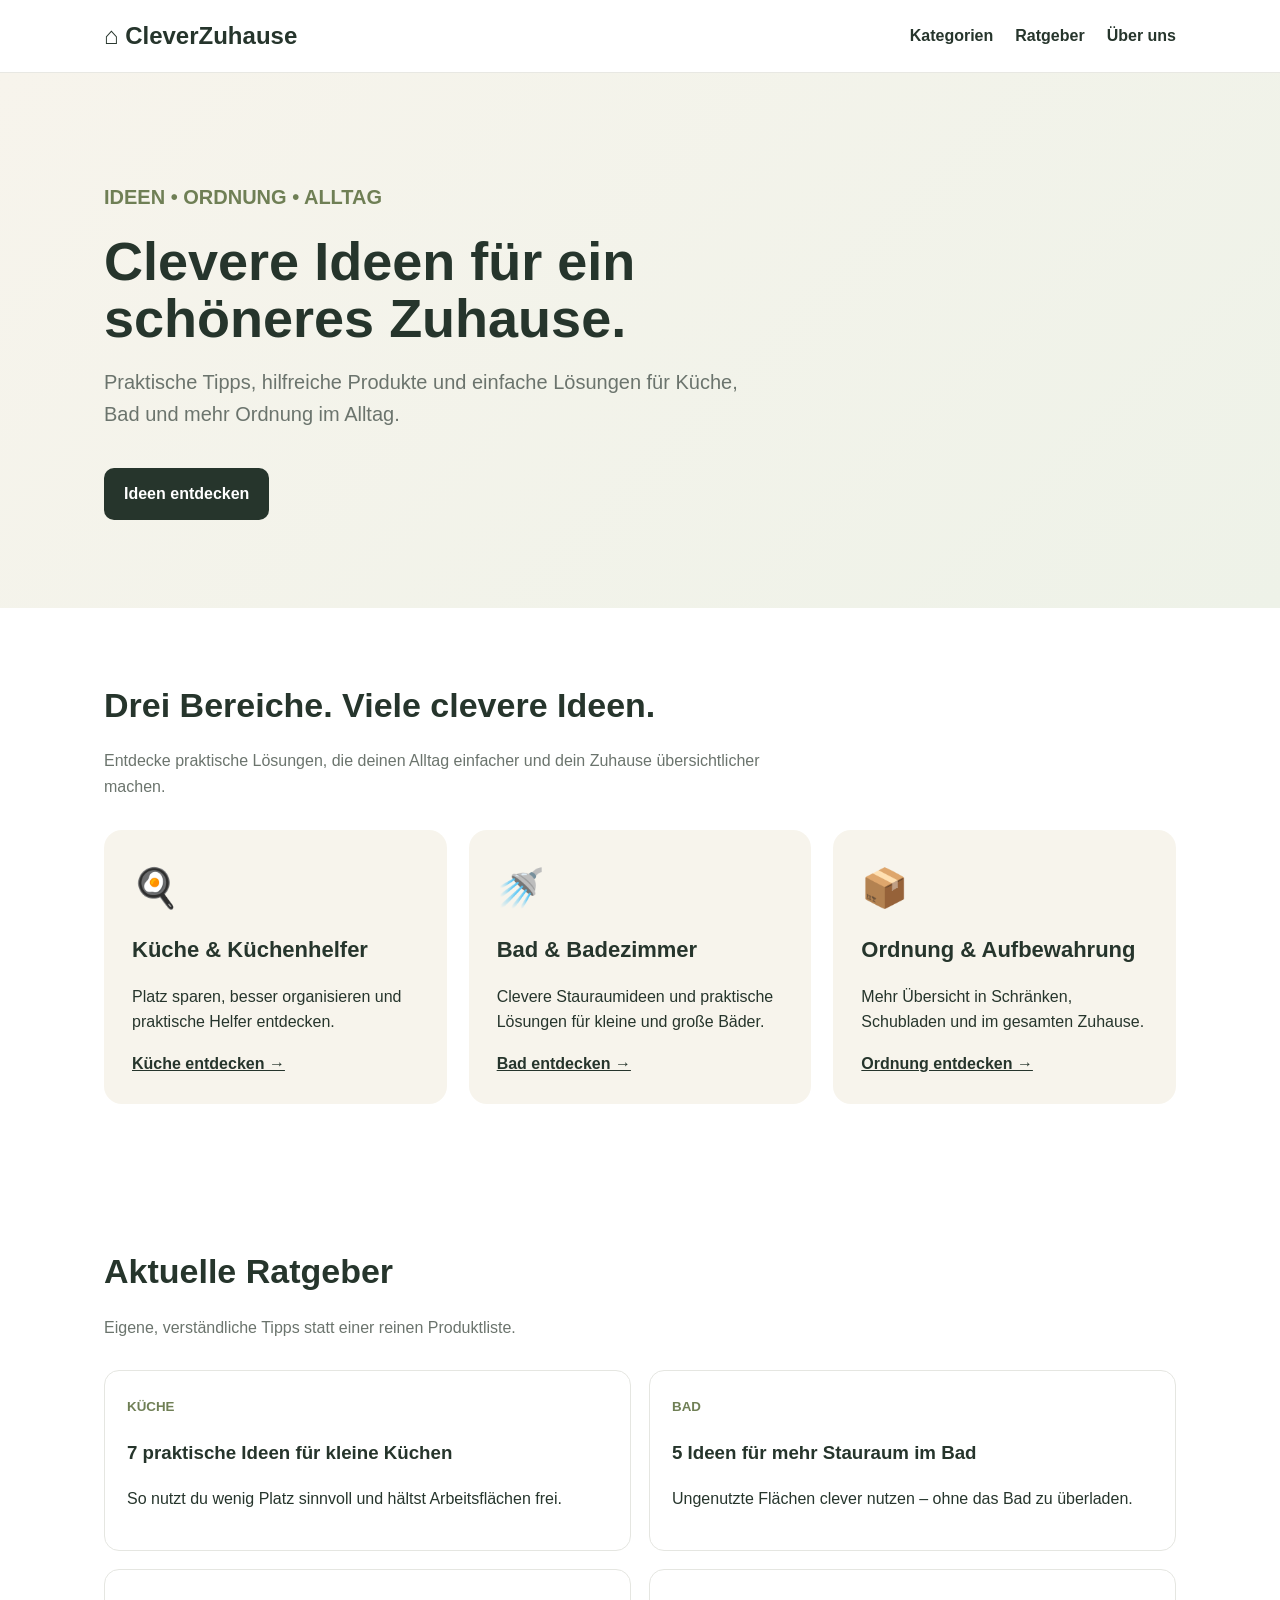
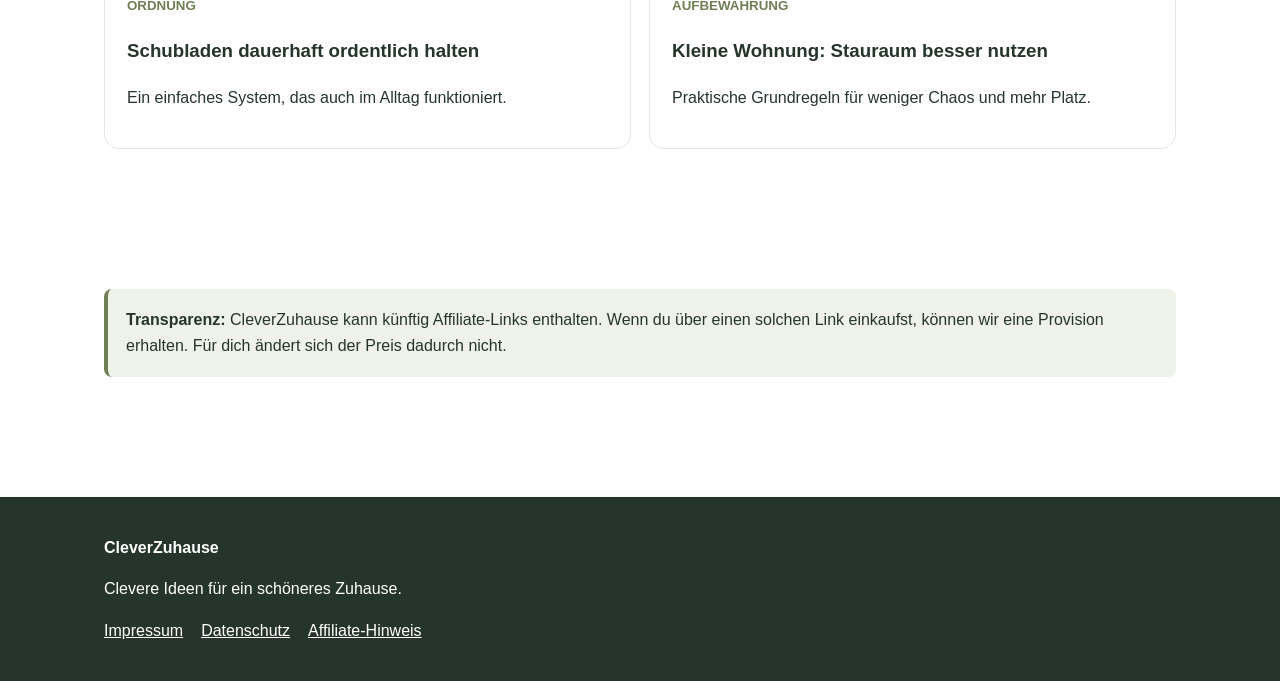
==== index.html @ f8ec574d "Add files via upload" ====
<!doctype html><html lang="de"><head><meta charset="utf-8"><meta name="viewport" content="width=device-width,initial-scale=1"><title>CleverZuhause – Ideen für dein Zuhause</title><meta name="description" content="Praktische Ideen für Küche, Bad, Ordnung und Aufbewahrung."><link rel="stylesheet" href="style.css"></head><body><header><div class="wrap"><nav><a class="brand" href="index.html">⌂ CleverZuhause</a><div class="links"><a href="index.html#kategorien">Kategorien</a><a href="index.html#ratgeber">Ratgeber</a><a href="ueber-uns.html">Über uns</a></div></nav></div></header>
<main><div class="hero"><div class="wrap"><p style="font-weight:700;color:#6f7f55">IDEEN • ORDNUNG • ALLTAG</p><h1>Clevere Ideen für ein schöneres Zuhause.</h1><p>Praktische Tipps, hilfreiche Produkte und einfache Lösungen für Küche, Bad und mehr Ordnung im Alltag.</p><a class="btn" href="#ratgeber">Ideen entdecken</a></div></div>
<section id="kategorien"><div class="wrap"><h2>Drei Bereiche. Viele clevere Ideen.</h2><p class="intro">Entdecke praktische Lösungen, die deinen Alltag einfacher und dein Zuhause übersichtlicher machen.</p><div class="grid">
<div class="card"><div class="icon">🍳</div><h3>Küche & Küchenhelfer</h3><p>Platz sparen, besser organisieren und praktische Helfer entdecken.</p><a href="kueche.html">Küche entdecken →</a></div>
<div class="card"><div class="icon">🚿</div><h3>Bad & Badezimmer</h3><p>Clevere Stauraumideen und praktische Lösungen für kleine und große Bäder.</p><a href="bad.html">Bad entdecken →</a></div>
<div class="card"><div class="icon">📦</div><h3>Ordnung & Aufbewahrung</h3><p>Mehr Übersicht in Schränken, Schubladen und im gesamten Zuhause.</p><a href="ordnung.html">Ordnung entdecken →</a></div></div></div></section>
<section id="ratgeber"><div class="wrap"><h2>Aktuelle Ratgeber</h2><p class="intro">Eigene, verständliche Tipps statt einer reinen Produktliste.</p><div class="posts">
<a class="post" href="kueche.html"><small>KÜCHE</small><h3>7 praktische Ideen für kleine Küchen</h3><p>So nutzt du wenig Platz sinnvoll und hältst Arbeitsflächen frei.</p></a>
<a class="post" href="bad.html"><small>BAD</small><h3>5 Ideen für mehr Stauraum im Bad</h3><p>Ungenutzte Flächen clever nutzen – ohne das Bad zu überladen.</p></a>
<a class="post" href="ordnung.html"><small>ORDNUNG</small><h3>Schubladen dauerhaft ordentlich halten</h3><p>Ein einfaches System, das auch im Alltag funktioniert.</p></a>
<a class="post" href="ordnung.html"><small>AUFBEWAHRUNG</small><h3>Kleine Wohnung: Stauraum besser nutzen</h3><p>Praktische Grundregeln für weniger Chaos und mehr Platz.</p></a>
</div></div></section>
<section><div class="wrap"><div class="notice"><strong>Transparenz:</strong> CleverZuhause kann künftig Affiliate-Links enthalten. Wenn du über einen solchen Link einkaufst, können wir eine Provision erhalten. Für dich ändert sich der Preis dadurch nicht.</div></div></section></main><footer><div class="wrap"><strong>CleverZuhause</strong><p>Clevere Ideen für ein schöneres Zuhause.</p><a href="impressum.html">Impressum</a><a href="datenschutz.html">Datenschutz</a><a href="affiliate-hinweis.html">Affiliate-Hinweis</a></div></footer></body></html>
---- style.css ----
:root{--green:#6f7f55;--dark:#26352c;--cream:#f7f4ec;--white:#fff;--muted:#6b746d}
*{box-sizing:border-box} body{margin:0;font-family:Arial,Helvetica,sans-serif;color:var(--dark);background:#fff;line-height:1.6}
a{color:inherit}.wrap{max-width:1120px;margin:auto;padding:0 24px}
header{position:sticky;top:0;background:rgba(255,255,255,.96);border-bottom:1px solid #e8e8e3;z-index:3}
nav{height:72px;display:flex;align-items:center;justify-content:space-between}.brand{font-size:24px;font-weight:800;text-decoration:none}
nav .links a{margin-left:22px;text-decoration:none;font-weight:600}
.hero{background:linear-gradient(135deg,#f7f4ec,#eef2e8);padding:88px 0}.hero h1{font-size:54px;line-height:1.05;margin:0 0 18px;max-width:720px}
.hero p{font-size:20px;max-width:650px;color:var(--muted)}.btn{display:inline-block;margin-top:18px;background:var(--dark);color:#fff;padding:13px 20px;border-radius:10px;text-decoration:none;font-weight:700}
section{padding:70px 0} h2{font-size:34px;margin:0 0 10px}.intro{color:var(--muted);max-width:720px;margin-bottom:30px}
.grid{display:grid;grid-template-columns:repeat(3,1fr);gap:22px}.card{background:var(--cream);border-radius:18px;padding:28px;min-height:210px}.card .icon{font-size:38px}.card h3{font-size:22px;margin:14px 0 6px}.card a{font-weight:700}
.posts{display:grid;grid-template-columns:repeat(2,1fr);gap:18px}.post{border:1px solid #e5e6e1;border-radius:15px;padding:22px;text-decoration:none}.post small{color:var(--green);font-weight:700}
.notice{background:#eef2e8;border-left:4px solid var(--green);padding:18px;border-radius:8px}
footer{background:#26352c;color:#fff;padding:38px 0;margin-top:50px}footer a{margin-right:18px}
.article{max-width:780px;margin:auto;padding:60px 24px}.article h1{font-size:42px;line-height:1.15}.article h2{font-size:26px;margin-top:36px}.product{background:var(--cream);padding:20px;border-radius:14px;margin:18px 0}
@media(max-width:800px){.grid,.posts{grid-template-columns:1fr}.hero h1{font-size:40px}.links{display:none}}
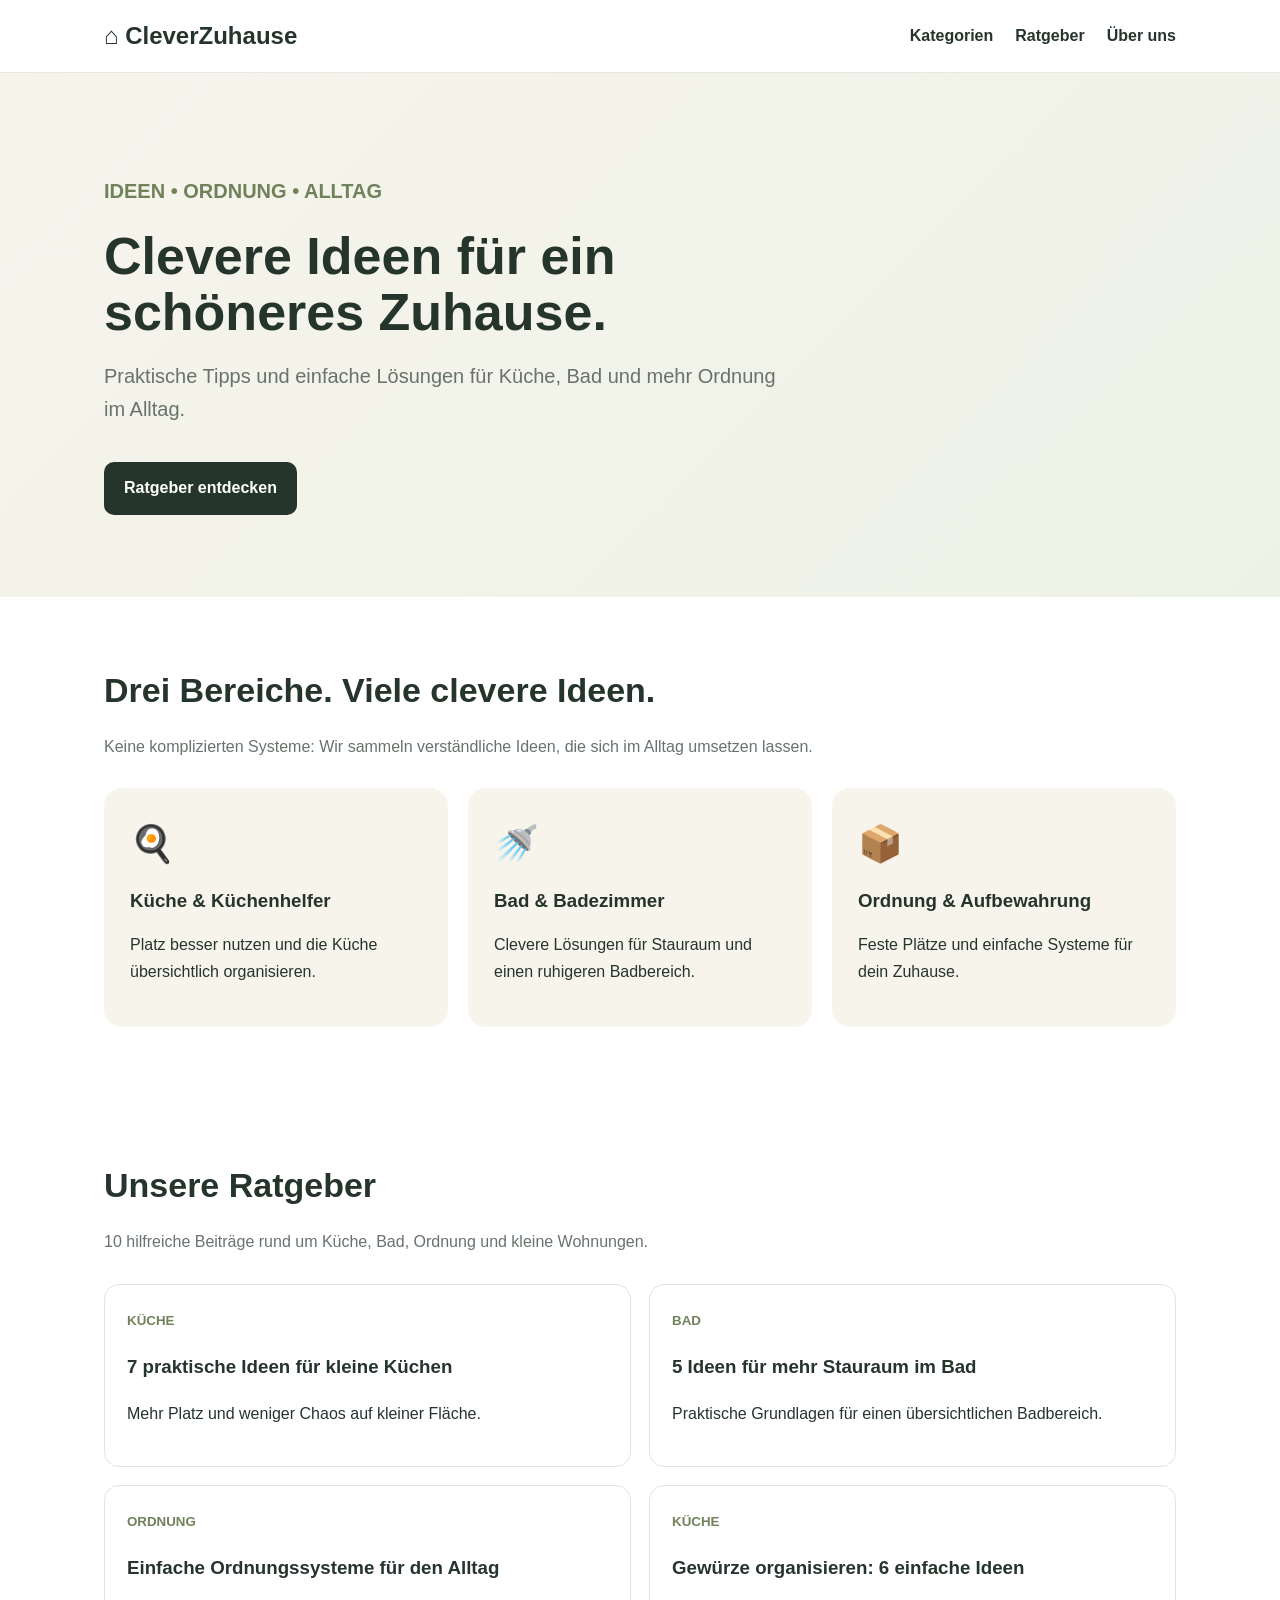
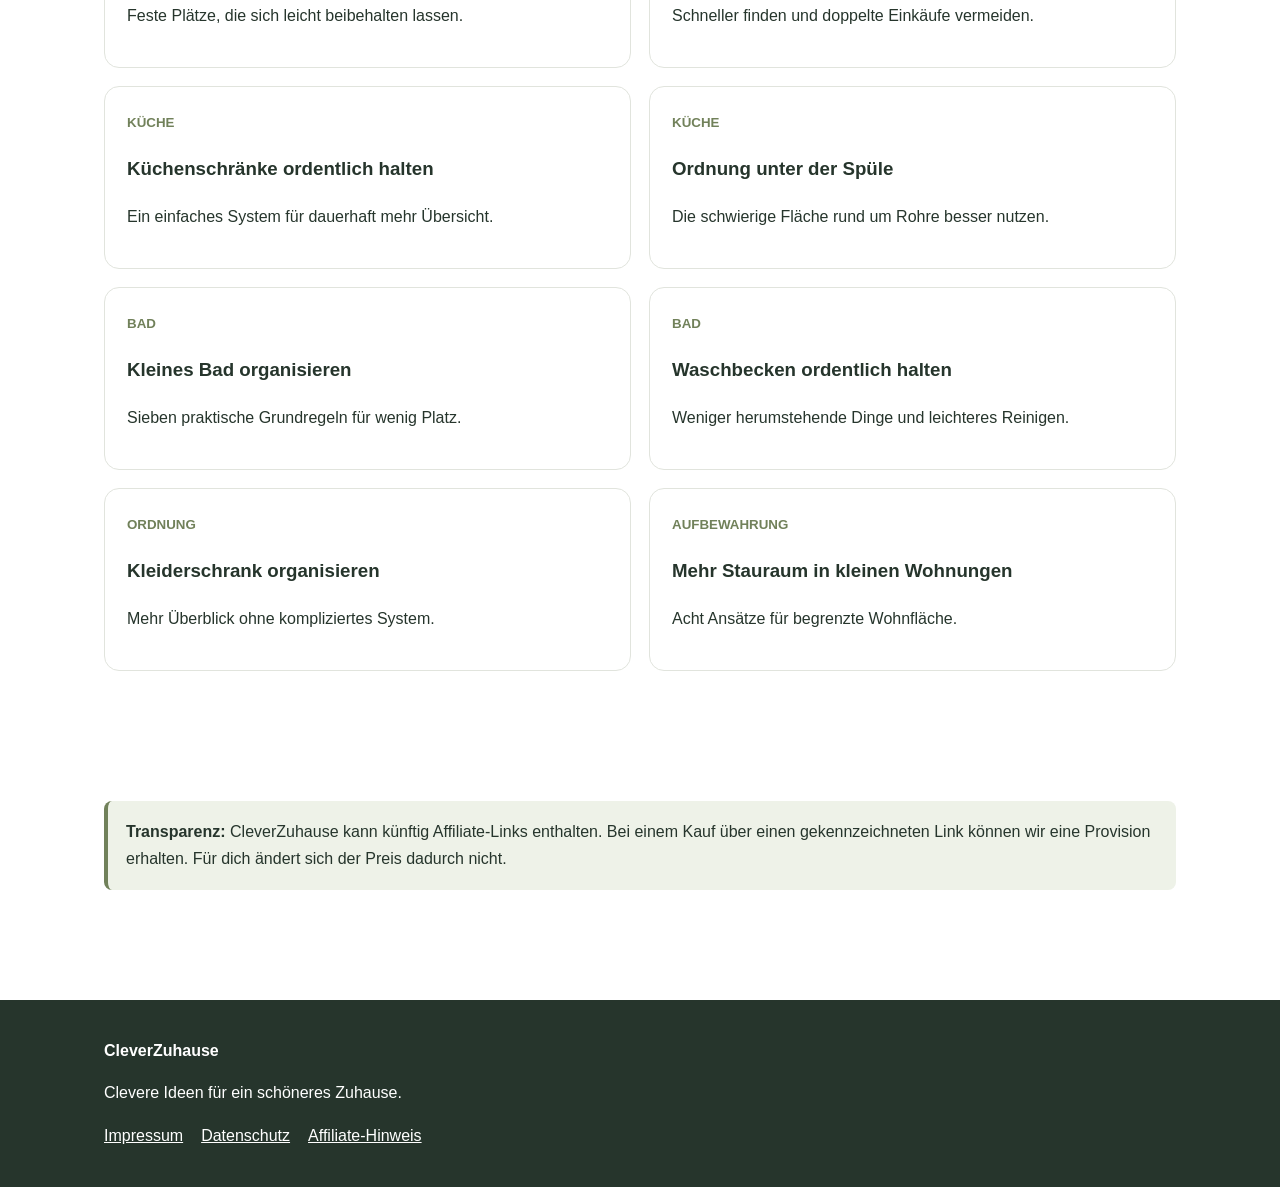
==== commit 5029903c: "Add files via upload" ====
--- a/index.html
+++ b/index.html
@@ -1,13 +1,10 @@
-<!doctype html><html lang="de"><head><meta charset="utf-8"><meta name="viewport" content="width=device-width,initial-scale=1"><title>CleverZuhause – Ideen für dein Zuhause</title><meta name="description" content="Praktische Ideen für Küche, Bad, Ordnung und Aufbewahrung."><link rel="stylesheet" href="style.css"></head><body><header><div class="wrap"><nav><a class="brand" href="index.html">⌂ CleverZuhause</a><div class="links"><a href="index.html#kategorien">Kategorien</a><a href="index.html#ratgeber">Ratgeber</a><a href="ueber-uns.html">Über uns</a></div></nav></div></header>
-<main><div class="hero"><div class="wrap"><p style="font-weight:700;color:#6f7f55">IDEEN • ORDNUNG • ALLTAG</p><h1>Clevere Ideen für ein schöneres Zuhause.</h1><p>Praktische Tipps, hilfreiche Produkte und einfache Lösungen für Küche, Bad und mehr Ordnung im Alltag.</p><a class="btn" href="#ratgeber">Ideen entdecken</a></div></div>
-<section id="kategorien"><div class="wrap"><h2>Drei Bereiche. Viele clevere Ideen.</h2><p class="intro">Entdecke praktische Lösungen, die deinen Alltag einfacher und dein Zuhause übersichtlicher machen.</p><div class="grid">
-<div class="card"><div class="icon">🍳</div><h3>Küche & Küchenhelfer</h3><p>Platz sparen, besser organisieren und praktische Helfer entdecken.</p><a href="kueche.html">Küche entdecken →</a></div>
-<div class="card"><div class="icon">🚿</div><h3>Bad & Badezimmer</h3><p>Clevere Stauraumideen und praktische Lösungen für kleine und große Bäder.</p><a href="bad.html">Bad entdecken →</a></div>
-<div class="card"><div class="icon">📦</div><h3>Ordnung & Aufbewahrung</h3><p>Mehr Übersicht in Schränken, Schubladen und im gesamten Zuhause.</p><a href="ordnung.html">Ordnung entdecken →</a></div></div></div></section>
-<section id="ratgeber"><div class="wrap"><h2>Aktuelle Ratgeber</h2><p class="intro">Eigene, verständliche Tipps statt einer reinen Produktliste.</p><div class="posts">
-<a class="post" href="kueche.html"><small>KÜCHE</small><h3>7 praktische Ideen für kleine Küchen</h3><p>So nutzt du wenig Platz sinnvoll und hältst Arbeitsflächen frei.</p></a>
-<a class="post" href="bad.html"><small>BAD</small><h3>5 Ideen für mehr Stauraum im Bad</h3><p>Ungenutzte Flächen clever nutzen – ohne das Bad zu überladen.</p></a>
-<a class="post" href="ordnung.html"><small>ORDNUNG</small><h3>Schubladen dauerhaft ordentlich halten</h3><p>Ein einfaches System, das auch im Alltag funktioniert.</p></a>
-<a class="post" href="ordnung.html"><small>AUFBEWAHRUNG</small><h3>Kleine Wohnung: Stauraum besser nutzen</h3><p>Praktische Grundregeln für weniger Chaos und mehr Platz.</p></a>
+<!doctype html><html lang="de"><head><meta charset="utf-8"><meta name="viewport" content="width=device-width,initial-scale=1"><title>CleverZuhause – Ideen für Küche, Bad & Ordnung</title><meta name="description" content="Clevere und praktische Ideen für Küche, Badezimmer, Ordnung und Aufbewahrung."><link rel="stylesheet" href="style.css"></head><body><header><div class="wrap"><nav><a class="brand" href="index.html">⌂ CleverZuhause</a><div class="links"><a href="index.html#kategorien">Kategorien</a><a href="index.html#ratgeber">Ratgeber</a><a href="ueber-uns.html">Über uns</a></div></nav></div></header><main>
+<div class="hero"><div class="wrap"><p style="font-weight:800;color:#71815a">IDEEN • ORDNUNG • ALLTAG</p><h1>Clevere Ideen für ein schöneres Zuhause.</h1><p>Praktische Tipps und einfache Lösungen für Küche, Bad und mehr Ordnung im Alltag.</p><a class="btn" href="#ratgeber">Ratgeber entdecken</a></div></div>
+<section id="kategorien"><div class="wrap"><h2>Drei Bereiche. Viele clevere Ideen.</h2><p class="intro">Keine komplizierten Systeme: Wir sammeln verständliche Ideen, die sich im Alltag umsetzen lassen.</p><div class="grid">
+<div class="card"><div class="icon">🍳</div><h3>Küche & Küchenhelfer</h3><p>Platz besser nutzen und die Küche übersichtlich organisieren.</p></div>
+<div class="card"><div class="icon">🚿</div><h3>Bad & Badezimmer</h3><p>Clevere Lösungen für Stauraum und einen ruhigeren Badbereich.</p></div>
+<div class="card"><div class="icon">📦</div><h3>Ordnung & Aufbewahrung</h3><p>Feste Plätze und einfache Systeme für dein Zuhause.</p></div>
 </div></div></section>
-<section><div class="wrap"><div class="notice"><strong>Transparenz:</strong> CleverZuhause kann künftig Affiliate-Links enthalten. Wenn du über einen solchen Link einkaufst, können wir eine Provision erhalten. Für dich ändert sich der Preis dadurch nicht.</div></div></section></main><footer><div class="wrap"><strong>CleverZuhause</strong><p>Clevere Ideen für ein schöneres Zuhause.</p><a href="impressum.html">Impressum</a><a href="datenschutz.html">Datenschutz</a><a href="affiliate-hinweis.html">Affiliate-Hinweis</a></div></footer></body></html>+<section id="ratgeber"><div class="wrap"><h2>Unsere Ratgeber</h2><p class="intro">10 hilfreiche Beiträge rund um Küche, Bad, Ordnung und kleine Wohnungen.</p><div class="posts"><a class="post" href="kueche.html"><small>KÜCHE</small><h3>7 praktische Ideen für kleine Küchen</h3><p>Mehr Platz und weniger Chaos auf kleiner Fläche.</p></a><a class="post" href="bad.html"><small>BAD</small><h3>5 Ideen für mehr Stauraum im Bad</h3><p>Praktische Grundlagen für einen übersichtlichen Badbereich.</p></a><a class="post" href="ordnung.html"><small>ORDNUNG</small><h3>Einfache Ordnungssysteme für den Alltag</h3><p>Feste Plätze, die sich leicht beibehalten lassen.</p></a><a class="post" href="gewuerze-organisieren.html"><small>KÜCHE</small><h3>Gewürze organisieren: 6 einfache Ideen</h3><p>Schneller finden und doppelte Einkäufe vermeiden.</p></a><a class="post" href="kuechenschrank-ordnung.html"><small>KÜCHE</small><h3>Küchenschränke ordentlich halten</h3><p>Ein einfaches System für dauerhaft mehr Übersicht.</p></a><a class="post" href="unter-spuele-ordnung.html"><small>KÜCHE</small><h3>Ordnung unter der Spüle</h3><p>Die schwierige Fläche rund um Rohre besser nutzen.</p></a><a class="post" href="kleines-bad-organisieren.html"><small>BAD</small><h3>Kleines Bad organisieren</h3><p>Sieben praktische Grundregeln für wenig Platz.</p></a><a class="post" href="waschbecken-ordnung.html"><small>BAD</small><h3>Waschbecken ordentlich halten</h3><p>Weniger herumstehende Dinge und leichteres Reinigen.</p></a><a class="post" href="kleiderschrank-ordnung.html"><small>ORDNUNG</small><h3>Kleiderschrank organisieren</h3><p>Mehr Überblick ohne kompliziertes System.</p></a><a class="post" href="kleine-wohnung-stauraum.html"><small>AUFBEWAHRUNG</small><h3>Mehr Stauraum in kleinen Wohnungen</h3><p>Acht Ansätze für begrenzte Wohnfläche.</p></a></div></div></section>
+<section><div class="wrap"><div class="notice"><strong>Transparenz:</strong> CleverZuhause kann künftig Affiliate-Links enthalten. Bei einem Kauf über einen gekennzeichneten Link können wir eine Provision erhalten. Für dich ändert sich der Preis dadurch nicht.</div></div></section>
+</main><footer><div class="wrap"><strong>CleverZuhause</strong><p>Clevere Ideen für ein schöneres Zuhause.</p><a href="impressum.html">Impressum</a><a href="datenschutz.html">Datenschutz</a><a href="affiliate-hinweis.html">Affiliate-Hinweis</a></div></footer></body></html>
--- a/style.css
+++ b/style.css
@@ -1,16 +1,14 @@
 
-:root{--green:#6f7f55;--dark:#26352c;--cream:#f7f4ec;--white:#fff;--muted:#6b746d}
-*{box-sizing:border-box} body{margin:0;font-family:Arial,Helvetica,sans-serif;color:var(--dark);background:#fff;line-height:1.6}
-a{color:inherit}.wrap{max-width:1120px;margin:auto;padding:0 24px}
-header{position:sticky;top:0;background:rgba(255,255,255,.96);border-bottom:1px solid #e8e8e3;z-index:3}
-nav{height:72px;display:flex;align-items:center;justify-content:space-between}.brand{font-size:24px;font-weight:800;text-decoration:none}
-nav .links a{margin-left:22px;text-decoration:none;font-weight:600}
-.hero{background:linear-gradient(135deg,#f7f4ec,#eef2e8);padding:88px 0}.hero h1{font-size:54px;line-height:1.05;margin:0 0 18px;max-width:720px}
-.hero p{font-size:20px;max-width:650px;color:var(--muted)}.btn{display:inline-block;margin-top:18px;background:var(--dark);color:#fff;padding:13px 20px;border-radius:10px;text-decoration:none;font-weight:700}
-section{padding:70px 0} h2{font-size:34px;margin:0 0 10px}.intro{color:var(--muted);max-width:720px;margin-bottom:30px}
-.grid{display:grid;grid-template-columns:repeat(3,1fr);gap:22px}.card{background:var(--cream);border-radius:18px;padding:28px;min-height:210px}.card .icon{font-size:38px}.card h3{font-size:22px;margin:14px 0 6px}.card a{font-weight:700}
-.posts{display:grid;grid-template-columns:repeat(2,1fr);gap:18px}.post{border:1px solid #e5e6e1;border-radius:15px;padding:22px;text-decoration:none}.post small{color:var(--green);font-weight:700}
+:root{--green:#71815a;--dark:#26352c;--cream:#f7f4ec;--muted:#68736b}
+*{box-sizing:border-box}body{margin:0;font-family:Arial,Helvetica,sans-serif;color:var(--dark);line-height:1.65}a{color:inherit}
+.wrap{max-width:1120px;margin:auto;padding:0 24px}header{background:#fff;border-bottom:1px solid #e8e8e3;position:sticky;top:0;z-index:5}
+nav{height:72px;display:flex;align-items:center;justify-content:space-between}.brand{font-size:24px;font-weight:800;text-decoration:none}.links a{margin-left:22px;text-decoration:none;font-weight:600}
+.hero{background:linear-gradient(135deg,#f7f4ec,#edf2e7);padding:82px 0}.hero h1{font-size:52px;line-height:1.08;margin:0 0 18px;max-width:760px}.hero p{font-size:20px;max-width:680px;color:var(--muted)}
+.btn{display:inline-block;margin-top:16px;background:var(--dark);color:white;padding:13px 20px;border-radius:10px;text-decoration:none;font-weight:700}
+section{padding:65px 0}h2{font-size:34px;margin:0 0 10px}.intro{color:var(--muted);max-width:760px;margin-bottom:28px}
+.grid{display:grid;grid-template-columns:repeat(3,1fr);gap:20px}.card{background:var(--cream);padding:26px;border-radius:18px}.card .icon{font-size:36px}.card h3{margin:12px 0 5px}
+.posts{display:grid;grid-template-columns:repeat(2,1fr);gap:18px}.post{border:1px solid #e1e4dd;border-radius:15px;padding:22px;text-decoration:none}.post:hover{background:#fafaf7}.post small,.article small{color:var(--green);font-weight:800}
 .notice{background:#eef2e8;border-left:4px solid var(--green);padding:18px;border-radius:8px}
-footer{background:#26352c;color:#fff;padding:38px 0;margin-top:50px}footer a{margin-right:18px}
-.article{max-width:780px;margin:auto;padding:60px 24px}.article h1{font-size:42px;line-height:1.15}.article h2{font-size:26px;margin-top:36px}.product{background:var(--cream);padding:20px;border-radius:14px;margin:18px 0}
-@media(max-width:800px){.grid,.posts{grid-template-columns:1fr}.hero h1{font-size:40px}.links{display:none}}
+.article{max-width:790px;margin:auto;padding:60px 24px}.article h1{font-size:42px;line-height:1.15}.article h2{font-size:25px;margin-top:34px}.article p{color:#3f4942}
+footer{background:var(--dark);color:#fff;padding:38px 0;margin-top:45px}footer a{margin-right:18px}
+@media(max-width:800px){.grid,.posts{grid-template-columns:1fr}.hero h1{font-size:39px}.links{display:none}}
